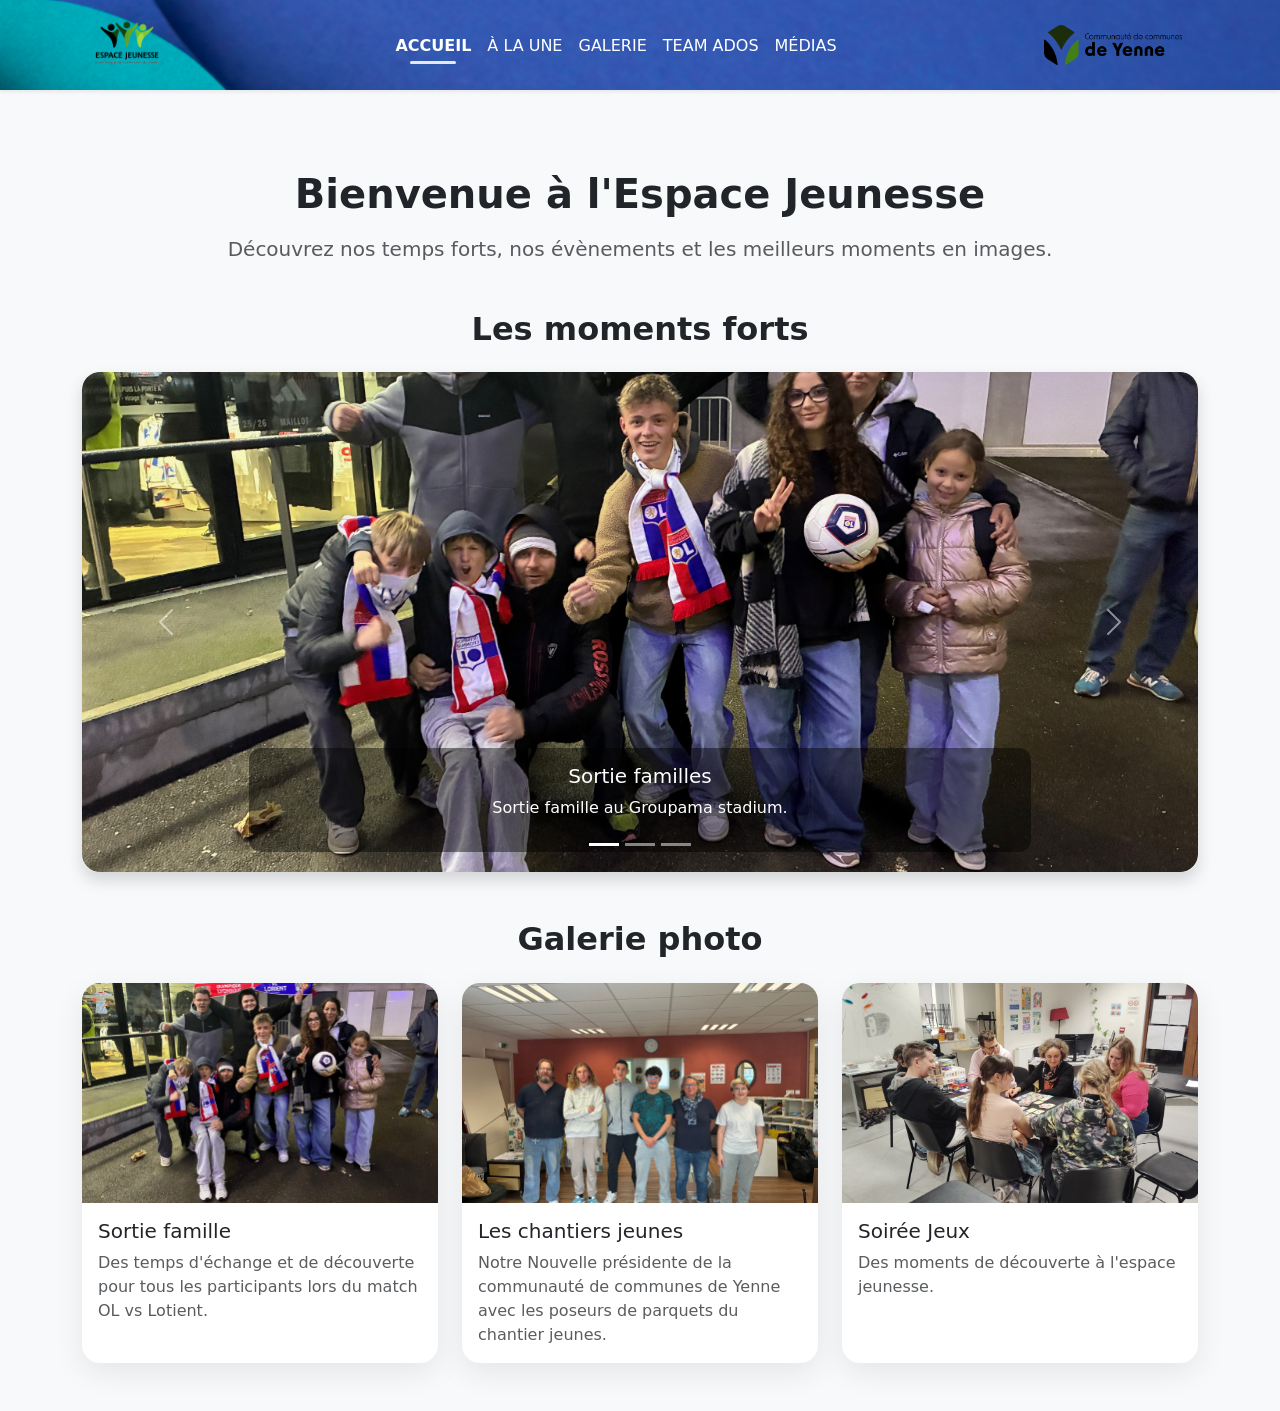
==== medias.html @ 1c772bbd "Ajout de médias" ====
<!doctype html>
<html lang="fr">
  <head>
    <meta charset="UTF-8" />
    <meta name="viewport" content="width=device-width, initial-scale=1.0" />

    <link
      rel="icon"
      type="image/x-icon"
      class="rounded"
      href="assets/favicon/favicon-rounded.ico"
    />

    <!-- Bootstrap -->
    <link
      rel="stylesheet"
      href="https://cdn.jsdelivr.net/npm/bootstrap@5.3.3/dist/css/bootstrap.min.css"
    />
    <script
      src="https://cdn.jsdelivr.net/npm/bootstrap@5.3.3/dist/js/bootstrap.bundle.min.js"
      integrity="sha384-YvpcrYf0tY3lHB60NNkmXc5s9fDVZLESaAA55NDzOxhy9GkcIdslK1eN7N6jIeHz"
      crossorigin="anonymous"
    ></script>
    <link
      rel="stylesheet"
      href="https://cdn.jsdelivr.net/npm/bootstrap-icons@1.13.1/font/bootstrap-icons.min.css"
    />

    <!-- CSS -->
    <link rel="stylesheet" href="assets/css/style.css" />
    <link rel="stylesheet" href="assets/css/navbar.css" />
    <link rel="stylesheet" href="assets/css/medias.css" />

    <title>Site jeunesse</title>
  </head>

  <body
    data-bs-spy="scroll"
    data-bs-target="#navbarNav"
    data-bs-offset="100"
    tabindex="0"
  >
    <!-- navBar -->
    <nav class="navbar fixed-top navbar-expand-lg bg-white shadow-sm">
      <div class="container">
        <a class="navbar-brand text-center" href="/">
          <img
            src="assets/logos/logo-espace-jeunesse.png"
            alt="logo-espace-jeunesse"
            height="60"
          />
        </a>

        <button
          class="navbar-toggler"
          type="button"
          data-bs-toggle="collapse"
          data-bs-target="#navbarNav"
          aria-controls="navbarNav"
          aria-expanded="false"
          aria-label="Toggle navigation"
        >
          <span class="navbar-toggler-icon"></span>
        </button>

        <div class="collapse navbar-collapse" id="navbarNav">
          <ul class="navbar-nav mx-auto">
            <li class="nav-item">
              <a class="nav-link" href="#accueil">Accueil</a>
            </li>
            <li class="nav-item">
              <a class="nav-link" href="#carouselPhotos">À la une</a>
            </li>
            <li class="nav-item">
              <a class="nav-link" href="#galerie">Galerie</a>
            </li>
            <li class="nav-item">
              <a class="nav-link" href="teamados.html">Team ados</a>
            </li>
            <li class="nav-item">
              <a class="nav-link" href="medias.html">Médias</a>
            </li>
          </ul>
        </div>

        <a
          class="navbar-brand d-none d-lg-block"
          href="https://ccyenne.fr/"
          target="_blank"
        >
          <img
            src="assets/logos/logo-comcom-yenne.png"
            alt="logo-comcom-yenne"
            height="40"
          />
        </a>
      </div>
    </nav>

    <main>
      <!-- Intro -->
      <section id="accueil" class="hero-section">
        <div class="container text-center">
          <h1 class="mb-3">Bienvenue à l'Espace Jeunesse</h1>
          <p class="lead text-muted">
            Découvrez nos temps forts, nos évènements et les meilleurs moments
            en images.
          </p>
        </div>
      </section>

      <!-- Carousel -->
      <section id="carouselPhotos" class="pb-5">
        <div class="container">
          <h2 class="section-title text-center">Les moments forts</h2>

          <div
            id="mainCarousel"
            class="carousel slide carousel-fade"
            data-bs-ride="carousel"
          >
            <div class="carousel-indicators">
              <button
                type="button"
                data-bs-target="#mainCarousel"
                data-bs-slide-to="0"
                class="active"
                aria-current="true"
                aria-label="Slide 1"
              ></button>
              <button
                type="button"
                data-bs-target="#mainCarousel"
                data-bs-slide-to="1"
                aria-label="Slide 2"
              ></button>
              <button
                type="button"
                data-bs-target="#mainCarousel"
                data-bs-slide-to="2"
                aria-label="Slide 3"
              ></button>
            </div>

            <div class="carousel-inner rounded-4 shadow">
              <div class="carousel-item active" data-bs-interval="3000">
                <img
                  src="assets/images/Sortie-famille-ol.jpg"
                  class="d-block w-100"
                  alt="Sortie famille au Groupama stadium"
                />
                <div class="carousel-caption d-none d-md-block">
                  <h5>Sortie familles</h5>
                  <p>Sortie famille au Groupama stadium.</p>
                </div>
              </div>

              <div class="carousel-item" data-bs-interval="3000">
                <img
                  src="assets/images/chantier-jeunes.jpg"
                  class="d-block w-100"
                  alt="Jeunes en évènement"
                />
                <div class="carousel-caption d-none d-md-block">
                  <h5>Les chantiers jeunes</h5>
                  <p>
                    Des moments forts tout au long de l'année pour les jeunes.
                  </p>
                </div>
              </div>

              <div class="carousel-item" data-bs-interval="3000">
                <img
                  src="assets/images/Soirée-jeux.jpg"
                  class="d-block w-100"
                  alt="Ambiance conviviale"
                />
                <div class="carousel-caption d-none d-md-block">
                  <h5>Convivialité et partage</h5>
                  <p>
                    Un espace vivant pour se retrouver et construire des
                    projets.
                  </p>
                </div>
              </div>
            </div>

            <button
              class="carousel-control-prev"
              type="button"
              data-bs-target="#mainCarousel"
              data-bs-slide="prev"
            >
              <span
                class="carousel-control-prev-icon"
                aria-hidden="true"
              ></span>
              <span class="visually-hidden">Précédent</span>
            </button>
            <button
              class="carousel-control-next"
              type="button"
              data-bs-target="#mainCarousel"
              data-bs-slide="next"
            >
              <span
                class="carousel-control-next-icon"
                aria-hidden="true"
              ></span>
              <span class="visually-hidden">Suivant</span>
            </button>
          </div>
        </div>
      </section>

      <!-- Galerie -->
      <section id="galerie" class="pb-5">
        <div class="container">
          <h2 class="section-title text-center">Galerie photo</h2>

          <div class="row g-4">
            <div class="col-md-6 col-lg-4">
              <div class="card gallery-card h-100">
                <img
                  src="assets/images/Sortie-famille-ol.jpg"
                  class="card-img-top"
                  alt="Animation jeunesse"
                />
                <div class="card-body">
                  <h5 class="card-title">Sortie famille</h5>
                  <p class="card-text text-muted">
                    Des temps d'échange et de découverte pour tous les
                    participants lors du match OL vs Lotient.
                  </p>
                </div>
              </div>
            </div>

            <div class="col-md-6 col-lg-4">
              <div class="card gallery-card h-100">
                <img
                  src="assets/images/chantier-jeunes.jpg"
                  class="card-img-top"
                  alt="Projet de groupe"
                />
                <div class="card-body">
                  <h5 class="card-title">Les chantiers jeunes</h5>
                  <p class="card-text text-muted">
                    Notre Nouvelle présidente de la communauté de communes de
                    Yenne avec les poseurs de parquets du chantier jeunes.
                  </p>
                </div>
              </div>
            </div>

            <div class="col-md-6 col-lg-4">
              <div class="card gallery-card h-100">
                <img
                  src="assets/images/Soirée-jeux.jpg"
                  class="card-img-top"
                  alt="Sortie extérieure"
                />
                <div class="card-body">
                  <h5 class="card-title">Soirée Jeux</h5>
                  <p class="card-text text-muted">
                    Des moments de découverte à l'espace jeunesse.
                  </p>
                </div>
              </div>
            </div>
          </div>
        </div>
      </section>
    </main>
  </body>
</html>
---- assets/css/style.css ----
* {
  margin: 0;
  padding: 0;
  box-sizing: border-box;
}

.caveat-brush-regular {
  font-family: "Caveat Brush", cursive;
  font-weight: 400;
  font-style: normal;
}

.col-center {
  margin-left: auto;
  margin-right: auto;
  width: 250px;
}

.center {
  margin-left: auto;
  margin-right: auto;
}

.text-justify {
  text-align: justify;
}

/* Header */
header {
  background: white;
  height: 91px;
}

.header-content {
  display: flex;
  justify-content: space-between;
  align-items: center;
}

.header-title h1 {
  font-size: 1.8rem;
  margin-bottom: 5px;
}

.header-title p {
  font-size: 0.9rem;
}

.hero h1,
.hero p {
  text-shadow: 0 4px 10px rgba(0, 0, 0, 0.6);
}

/* Hero Section */
.hero {
  position: relative;
  min-height: 40vh;
  display: flex;
  align-items: center;
  justify-content: center;
  color: white;
  overflow: hidden;
}

.hero::before {
  content: "";
  position: absolute;
  inset: 0;

  background:
    linear-gradient(135deg, rgba(0, 0, 0, 0.4), rgba(0, 0, 0, 0.6)),
    url("../../assets/images/photo-Yenne.jpg");

  background-size: cover;
  background-position: center;
  background-repeat: no-repeat;

  animation: heroZoom 12s ease-in-out infinite alternate;

  z-index: -1;
}

@keyframes heroZoom {
  from {
    transform: scale(1);
  }

  to {
    transform: scale(1.1);
  }
}

.hero-content {
  max-width: 700px;
}

.hero h1 {
  font-size: 3.5rem;
  margin-bottom: 20px;
}

.hero p {
  font-size: 1.3rem;
  margin-bottom: 30px;
  color: #e9d5ff;
}

.btn {
  display: inline-block;
  padding: 15px 35px;
  border-radius: 50px;
  text-decoration: none;
  font-weight: 600;
  transition: all 0.3s;
  cursor: pointer;
  border: none;
  font-size: 1rem;
}

.btn-small {
  display: inline-block;
  padding: 3px 35px;
  border-radius: 50px;
  text-decoration: none;
  font-weight: 600;
  transition: all 0.3s;
  cursor: pointer;
  border: none;
  font-size: 1rem;
}

.btn-primary {
  background: white;
  color: #9333ea;
}

.btn-primary:hover {
  background: #f3e8ff;
}

.btn-secondary {
  background: transparent;
  color: white;
  border: 2px solid white;
  margin-left: 15px;
}

.btn-secondary:hover {
  background: rgba(255, 255, 255, 0.1);
}

.btn-jeunesse {
  background: white;
  color: #9333ea;
}

.btn-jeunesse:hover {
  background: #6a1fbb;
  color: white;
}

/* Quick Info Section */
.info-card {
  background: white;
  padding: 30px;
  border-radius: 15px;
  box-shadow: 0 4px 6px rgba(0, 0, 0, 0.1);
  transition: box-shadow 0.3s;
}

.info-card:hover {
  box-shadow: 0 10px 20px rgba(0, 0, 0, 0.15);
}

.icon-circle {
  width: 60px;
  height: 60px;
  border-radius: 50%;
  display: flex;
  align-items: center;
  justify-content: center;
  font-size: 1.5rem;
  flex-shrink: 0;
}

.icon-purple {
  background: #f3e8ff;
  color: #9333ea;
}

.bg-purple {
  background: linear-gradient(#9233ea75, #65369048);
  color: #f3e8ff;
}

.icon-pink {
  background: #fce7f3;
  color: #ec4899;
}

.bg-pink {
  background: linear-gradient(#ec4899, #9e396c);
  color: #fce7f3;
}

.bg-red-light {
  background: linear-gradient(#f0550df0, #e27d2a);
  color: #fce7f3;
}

.icon-blue {
  background: #dbeafe;
  color: #3b82f6;
}

.bg-blue {
  background: linear-gradient(#3b82f6, #355282);
  color: #dbeafe;
}

.text-purple {
  color: #9333ea;
}

.text-pink {
  color: #ec4899;
}

.text-blue {
  color: #3b82f6;
}

.map-container,
iframe {
  width: 100%;
  height: 400px;
}

/* Activities Section */

.align-col {
  margin-right: auto;
  margin-left: auto;
}

.list-group {
  max-width: 500px !important;
  margin-right: auto !important;
  margin-left: auto !important;
}

#activites .card {
  background: white;
  border-radius: 15px;
  box-shadow: 0 4px 6px rgba(0, 0, 0, 0.1);
  overflow: hidden;
  transition: all 0.3s;
}

#activites .card:hover {
  box-shadow: 0 20px 40px rgba(0, 0, 0, 0.2);
  transform: translateY(-5px);
}

#activites .activity-image {
  width: 100%;
  height: 200px;
  object-fit: cover;
}

.activity-icon {
  width: 50px;
  height: 50px;
  border-radius: 10px;
  display: flex;
  align-items: center;
  justify-content: center;
  color: white;
  font-size: 1.5rem;
}

.gradient-purple {
  background: linear-gradient(to bottom right, #a855f7, #9333ea);
}
.gradient-pink {
  background: linear-gradient(to bottom right, #ec4899, #db2777);
}
.gradient-blue {
  background: linear-gradient(to bottom right, #3b82f6, #2563eb);
}
.gradient-green {
  background: linear-gradient(to bottom right, #10b981, #059669);
}
.gradient-orange {
  background: linear-gradient(to bottom right, #f97316, #ea580c);
}
.gradient-indigo {
  background: linear-gradient(to bottom right, #6366f1, #4f46e5);
}
.gradient-grey-light {
  background: linear-gradient(to bottom right, #e5e5eb, #aaaaac);
}

.section-title {
  text-align: center;
}

.card {
  height: 100%;
}

/* News Section */

.news-card {
  background: white;
  border-radius: 15px;
  box-shadow: 0 4px 6px rgba(0, 0, 0, 0.1);
  overflow: hidden;
  transition: box-shadow 0.3s;
}

.news-card:hover {
  box-shadow: 0 15px 35px rgba(0, 0, 0, 0.2);
}

.news-accent {
  height: 8px;
}

.accent-purple {
  background: linear-gradient(to right, #a855f7, #9333ea);
}
.accent-blue {
  background: linear-gradient(to right, #3b82f6, #2563eb);
}
.accent-pink {
  background: linear-gradient(to right, #ec4899, #db2777);
}
.accent-green {
  background: linear-gradient(to right, #10b981, #059669);
}

.news-content {
  padding: 25px;
}

.news-badge {
  display: inline-block;
  padding: 5px 15px;
  border-radius: 20px;
  font-size: 0.8rem;
  margin-bottom: 15px;
  font-weight: 600;
}

.badge-purple {
  background: #f3e8ff;
  color: #7c3aed;
}
.badge-blue {
  background: #dbeafe;
  color: #2563eb;
}
.badge-pink {
  background: #fce7f3;
  color: #db2777;
}
.badge-green {
  background: #d1fae5;
  color: #059669;
}

.news-meta {
  display: flex;
  align-items: center;
  gap: 10px;
  color: #6b7280;
  font-size: 0.9rem;
  margin: 10px 0;
}

/* Footer */
footer {
  background: #111827;
  color: white;
  padding: 60px 0 30px;
}

.footer-section h3 {
  margin-bottom: 20px;
}

.footer-section p,
.footer-section a {
  color: #9ca3af;
  font-size: 0.95rem;
  line-height: 1.8;
  text-decoration: none;
}

.footer-info {
  display: flex;
  align-items: center;
  gap: 10px;
  margin-bottom: 10px;
}

.footer-bottom {
  border-top: 1px solid #374151;
  padding-top: 30px;
  text-align: center;
  color: #9ca3af;
  font-size: 0.9rem;
}

/* Modal All */

.modal-title {
  display: flex;
  align-items: center;
  gap: 8px;
}

/* Modal localisation */

.text-white-modal-local {
  text-align: end;
  width: 100%;
}

.text-white-modal-local a {
  color: white;
  text-decoration: none;
}

.text-white-modal-local a:hover {
  color: rgb(37, 33, 53);
  text-decoration: none;
}

.text-white-modal-chantier a {
  color: purple;
  text-decoration: none;
}

.text-white-modal-chantier a:hover {
  color: rgb(238, 110, 131);
  text-decoration: none;
}

.card-emergency {
  max-width: 250px;
  margin-left: auto;
  margin-right: auto;
}

.card-emergency:hover {
  transform: translateY(-5px);
  background-color: red;
}

.card-emergency-text {
  background-color: white !important;
}

.card-emergency-text a {
  color: red !important;
}

.card-emergency-text a:hover {
  font-weight: 800;
}

.img-prg {
  height: 350px;
  width: auto;
  cursor: pointer;
}

.img-prg:hover {
  transform: translateY(-5px);
  height: 350px;
  width: auto;
}

@media screen and (max-width: 990px) {
  .address,
  .text-white-modal-local {
    text-align: center !important;
    width: 100%;
  }
  h1 {
    font-size: 35px !important;
  }
  .img-prg {
    height: 400px;
    width: auto;
  }
}
---- assets/css/navbar.css ----
* {
  margin: 0;
  padding: 0;
  box-sizing: border-box;
}

.navbar {
  height: 90px;
  background-image: url(../../assets/images/bg_navbar4.png);
  background-size: cover;
  background-repeat: no-repeat;
  box-shadow: 0 2px 0 rgba(0, 0, 0, 0.1);
}

.navbar a {
  color: #fff !important;
  font-family: "Boldonse", system-ui;
  font-weight: 400;
  text-transform: uppercase;
}

.navbar a:hover {
  color: #fff;
  font-weight: 600;
}

@media screen and (max-width: 990px) {
  .navbar-collapse {
    background-image: url(../../assets/images/nav-phone2.png);
    background-size: cover;
    background-repeat: no-repeat;
    color: #f3e8ff;
    padding: 10px;
    border-radius: 0 0 15px 15px;
    text-align: center;
  }
  .hidden {
    display: none !important;
  }
}

.navbar-toggler {
  background-color: white !important;
}

.navbar .nav-link {
  position: relative;
  padding-bottom: 6px;
}

.navbar .nav-link::after {
  content: "";
  position: absolute;
  left: 25%;
  bottom: 0;
  width: 0;
  height: 3px;
  background-color: #e5e8ec;
  transition: width 0.3s ease;
  border-radius: 2px;
}

.navbar .nav-link:hover::after {
  width: 50%;
}

.navbar .nav-link.active::after {
  width: 50%;
}

.navbar .nav-link.active {
  color: #c8d0db;
  font-weight: 700 !important;
}

.navbar-brand {
  display: inline-block;
  transition: transform 0.2s ease;
}

.navbar-brand:hover {
  transform: scale(1.05);
}

@media screen and (max-width: 990px) {
  .navbar a {
    width: 200px;
    margin-left: auto;
    margin-right: auto;
  }
  .logo-comcom {
    display: none;
  }
}
---- assets/css/medias.css ----
body {
  background-color: #f8f9fa;
}

main {
  padding-top: 110px;
}

.hero-section {
  padding: 60px 0 30px;
}

.hero-section h1 {
  font-weight: 700;
}

.carousel-item img {
  height: 500px;
  object-fit: cover;
  border-radius: 18px;
}

.carousel-caption {
  background: rgba(0, 0, 0, 0.45);
  border-radius: 12px;
  padding: 1rem;
}

.gallery-card {
  border: none;
  border-radius: 18px;
  overflow: hidden;
  box-shadow: 0 10px 30px rgba(0, 0, 0, 0.08);
  transition: transform 0.2s ease;
}

.gallery-card:hover {
  transform: translateY(-4px);
}

.gallery-card img {
  height: 220px;
  object-fit: cover;
}

.section-title {
  font-weight: 700;
  margin-bottom: 1.5rem;
}
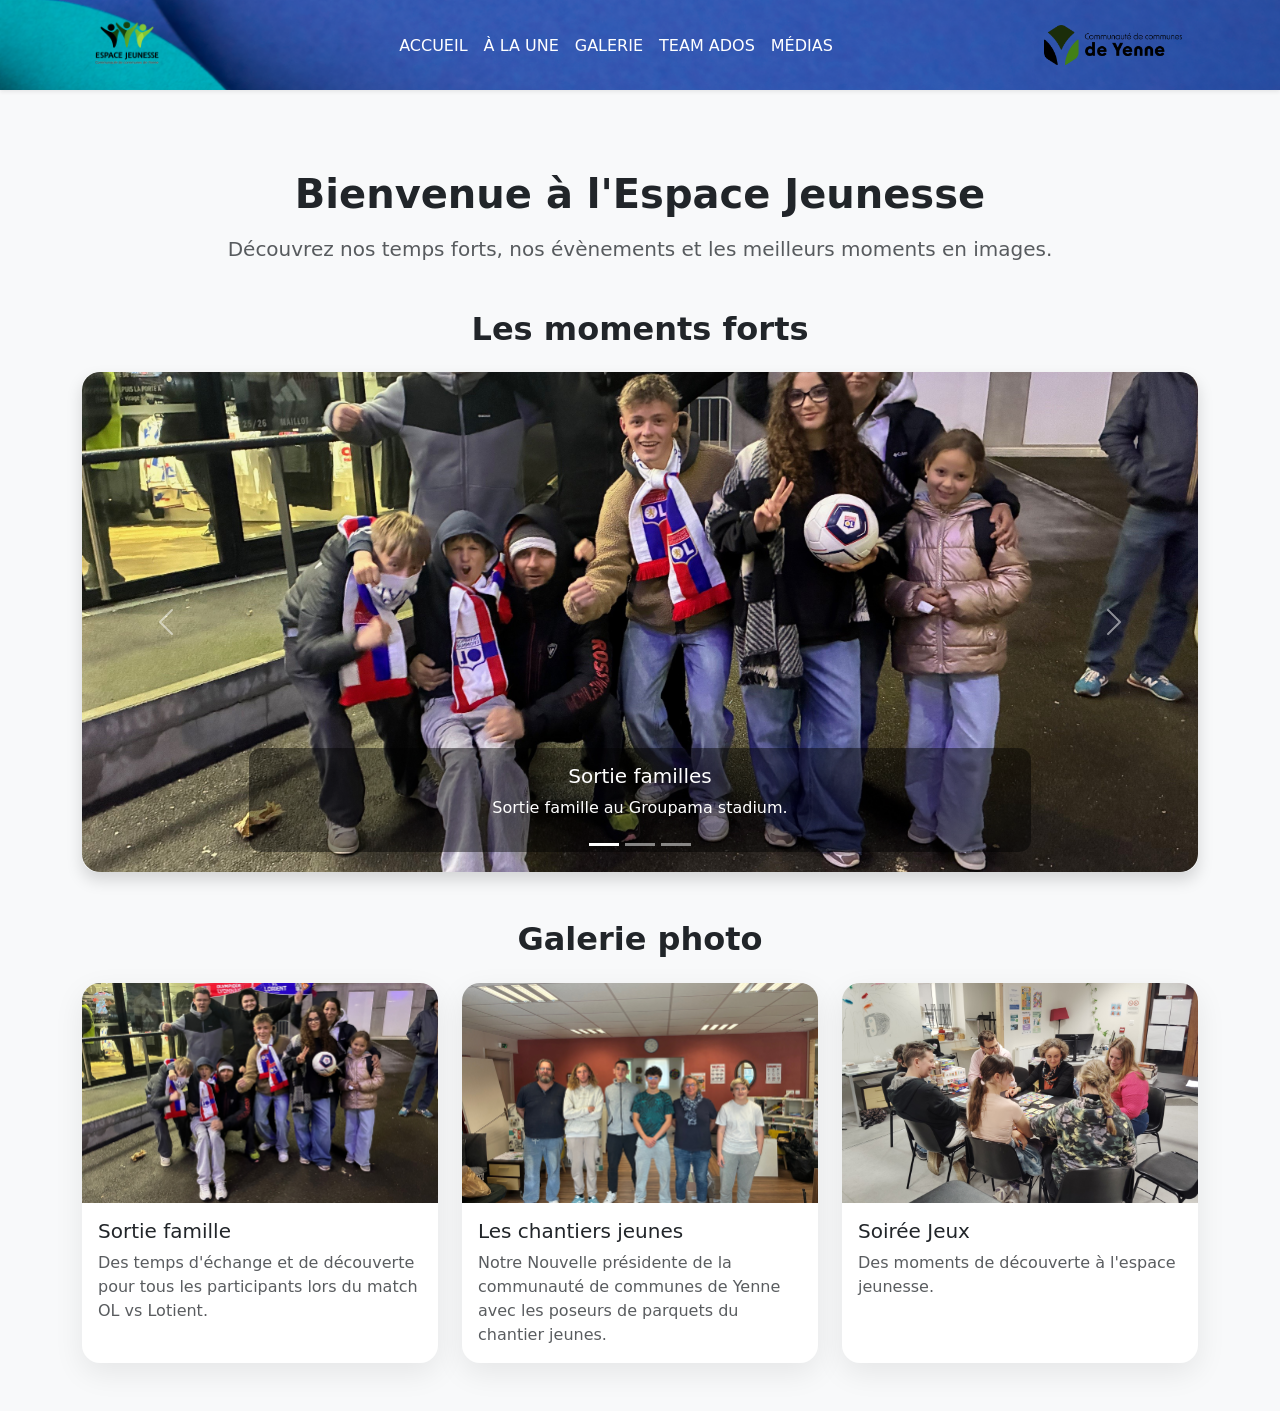
==== commit 0546d2e8: "changement affiche" ====
--- a/medias.html
+++ b/medias.html
@@ -66,7 +66,7 @@
         <div class="collapse navbar-collapse" id="navbarNav">
           <ul class="navbar-nav mx-auto">
             <li class="nav-item">
-              <a class="nav-link" href="#accueil">Accueil</a>
+              <a class="nav-link" href="/">Accueil</a>
             </li>
             <li class="nav-item">
               <a class="nav-link" href="#carouselPhotos">À la une</a>
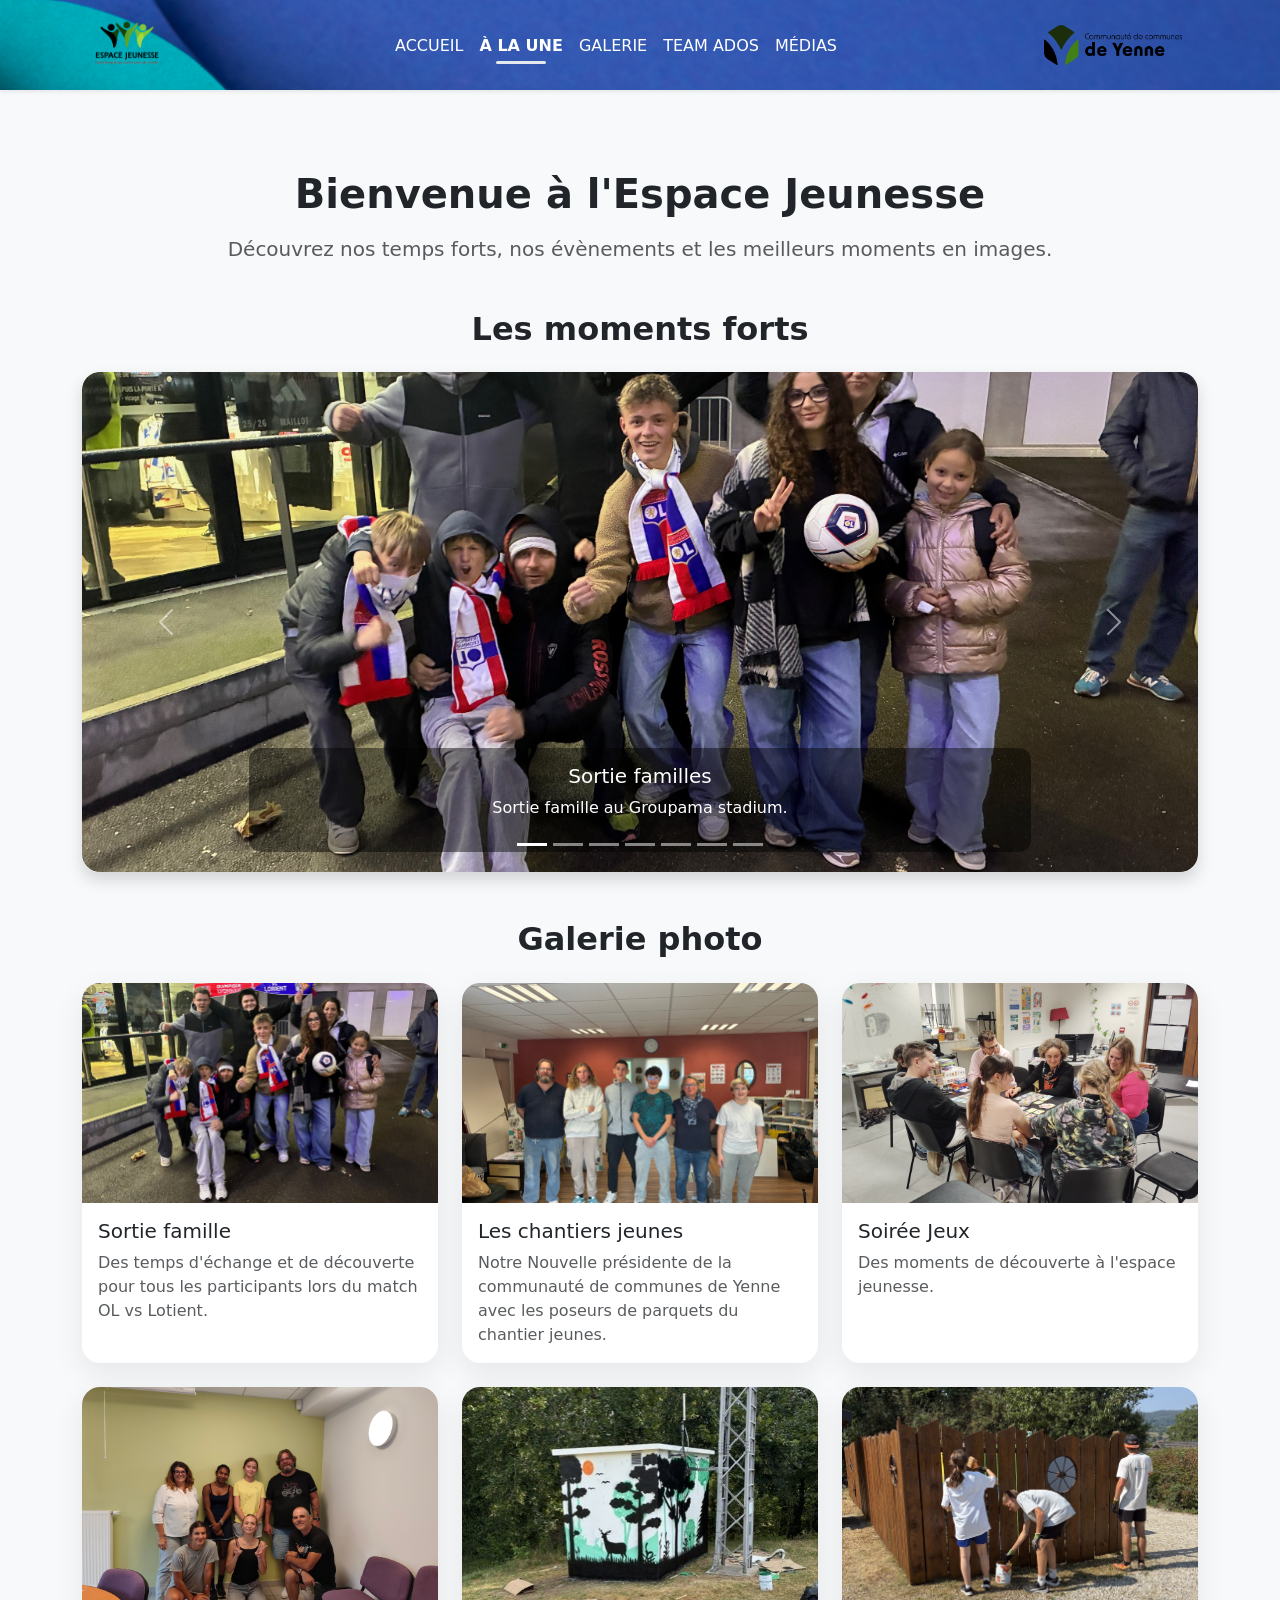
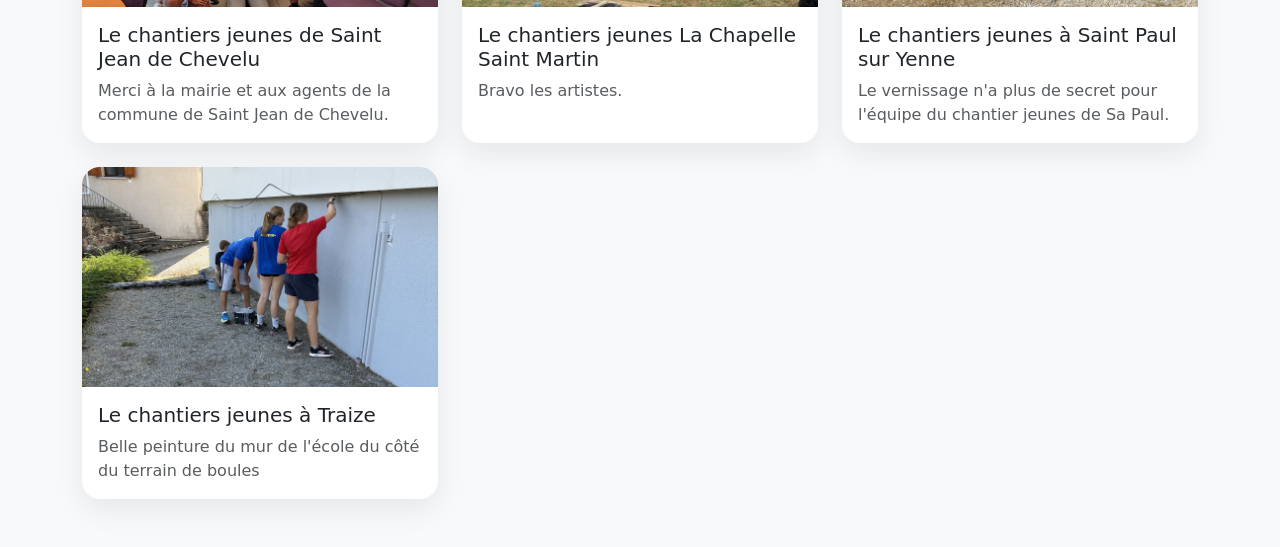
==== commit 0ef65a41: "Mise à jour des infos 5" ====
--- a/medias.html
+++ b/medias.html
@@ -140,6 +140,30 @@
                 data-bs-slide-to="2"
                 aria-label="Slide 3"
               ></button>
+              <button
+                type="button"
+                data-bs-target="#mainCarousel"
+                data-bs-slide-to="3"
+                aria-label="Slide 4"
+              ></button>
+              <button
+                type="button"
+                data-bs-target="#mainCarousel"
+                data-bs-slide-to="4"
+                aria-label="Slide 5"
+              ></button>
+              <button
+                type="button"
+                data-bs-target="#mainCarousel"
+                data-bs-slide-to="5"
+                aria-label="Slide 6"
+              ></button>
+              <button
+                type="button"
+                data-bs-target="#mainCarousel"
+                data-bs-slide-to="6"
+                aria-label="Slide 7"
+              ></button>
             </div>
 
             <div class="carousel-inner rounded-4 shadow">
@@ -181,6 +205,60 @@
                     Un espace vivant pour se retrouver et construire des
                     projets.
                   </p>
+                </div>
+              </div>
+
+              <div class="carousel-item" data-bs-interval="3000">
+                <img
+                  src="assets/images/Chantier jeunes Saint Jean.jpg"
+                  class="d-block w-100"
+                  alt="Ambiance conviviale"
+                />
+                <div class="carousel-caption d-none d-md-block">
+                  <h5>Chantier jeunes</h5>
+                  <p>
+                    Un espace vivant pour se retrouver et construire des
+                    projets.
+                  </p>
+                </div>
+              </div>
+
+              <div class="carousel-item" data-bs-interval="3000">
+                <img
+                  src="assets/images/Château d'eau La chapelle saint martin.jpg"
+                  class="d-block w-100"
+                  alt="Ambiance conviviale"
+                />
+                <div class="carousel-caption d-none d-md-block">
+                  <h5>Chantier jeunes La Chapelle Saint Martin</h5>
+                  <p>
+                    Un espace vivant pour se retrouver et construire des
+                    projets.
+                  </p>
+                </div>
+              </div>
+
+              <div class="carousel-item" data-bs-interval="3000">
+                <img
+                  src="assets/images/Chantier saint paul.jpg"
+                  class="d-block w-100"
+                  alt="Ambiance conviviale"
+                />
+                <div class="carousel-caption d-none d-md-block">
+                  <h5>Chantier jeunes à Saint Paul sur Yenne</h5>
+                  <p>Des experts en vernissage !!</p>
+                </div>
+              </div>
+
+              <div class="carousel-item" data-bs-interval="3000">
+                <img
+                  src="assets/images/Chantier Traize.jpg"
+                  class="d-block w-100"
+                  alt="Ambiance conviviale"
+                />
+                <div class="carousel-caption d-none d-md-block">
+                  <h5>Chantier jeunes à Traize</h5>
+                  <p>Un mur tout neuf pour l'école de Traize.</p>
                 </div>
               </div>
             </div>
@@ -268,6 +346,77 @@
                 </div>
               </div>
             </div>
+
+            <div class="col-md-6 col-lg-4">
+              <div class="card gallery-card h-100">
+                <img
+                  src="assets/images/Chantier jeunes Saint Jean.jpg"
+                  class="card-img-top"
+                  alt="Projet de groupe"
+                />
+                <div class="card-body">
+                  <h5 class="card-title">
+                    Le chantiers jeunes de Saint Jean de Chevelu
+                  </h5>
+                  <p class="card-text text-muted">
+                    Merci à la mairie et aux agents de la commune de Saint Jean
+                    de Chevelu.
+                  </p>
+                </div>
+              </div>
+            </div>
+
+            <div class="col-md-6 col-lg-4">
+              <div class="card gallery-card h-100">
+                <img
+                  src="assets/images/Château d'eau La chapelle saint martin.jpg"
+                  class="card-img-top"
+                  alt="Projet de groupe"
+                />
+                <div class="card-body">
+                  <h5 class="card-title">
+                    Le chantiers jeunes La Chapelle Saint Martin
+                  </h5>
+                  <p class="card-text text-muted">Bravo les artistes.</p>
+                </div>
+              </div>
+            </div>
+
+            <div class="col-md-6 col-lg-4">
+              <div class="card gallery-card h-100">
+                <img
+                  src="assets/images/Chantier saint paul.jpg"
+                  class="card-img-top"
+                  alt="Projet de groupe"
+                />
+                <div class="card-body">
+                  <h5 class="card-title">
+                    Le chantiers jeunes à Saint Paul sur Yenne
+                  </h5>
+                  <p class="card-text text-muted">
+                    Le vernissage n'a plus de secret pour l'équipe du chantier
+                    jeunes de Sa Paul.
+                  </p>
+                </div>
+              </div>
+            </div>
+
+            <div class="col-md-6 col-lg-4">
+              <div class="card gallery-card h-100">
+                <img
+                  src="assets/images/Chantier Traize.jpg"
+                  class="card-img-top"
+                  alt="Projet de groupe"
+                />
+                <div class="card-body">
+                  <h5 class="card-title">Le chantiers jeunes à Traize</h5>
+                  <p class="card-text text-muted">
+                    Belle peinture du mur de l'école du côté du terrain de
+                    boules
+                  </p>
+                </div>
+              </div>
+            </div>
           </div>
         </div>
       </section>
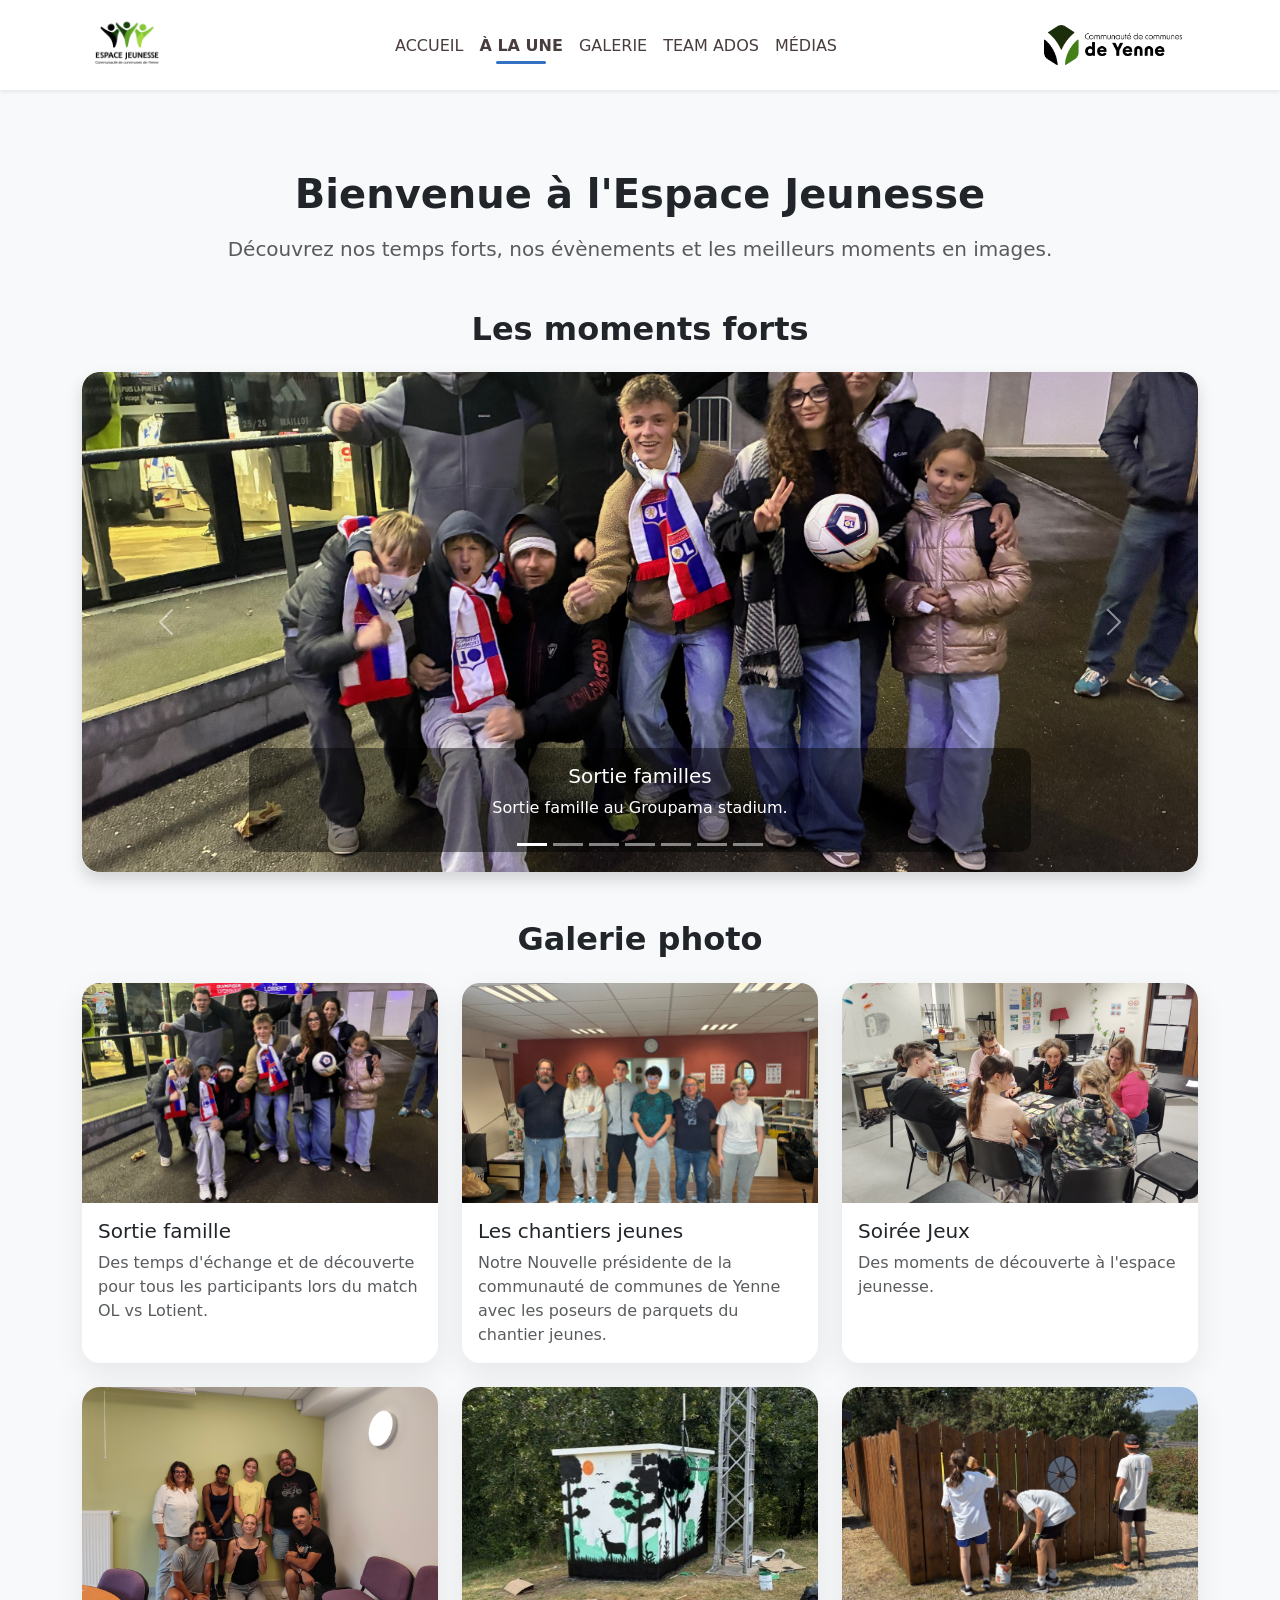
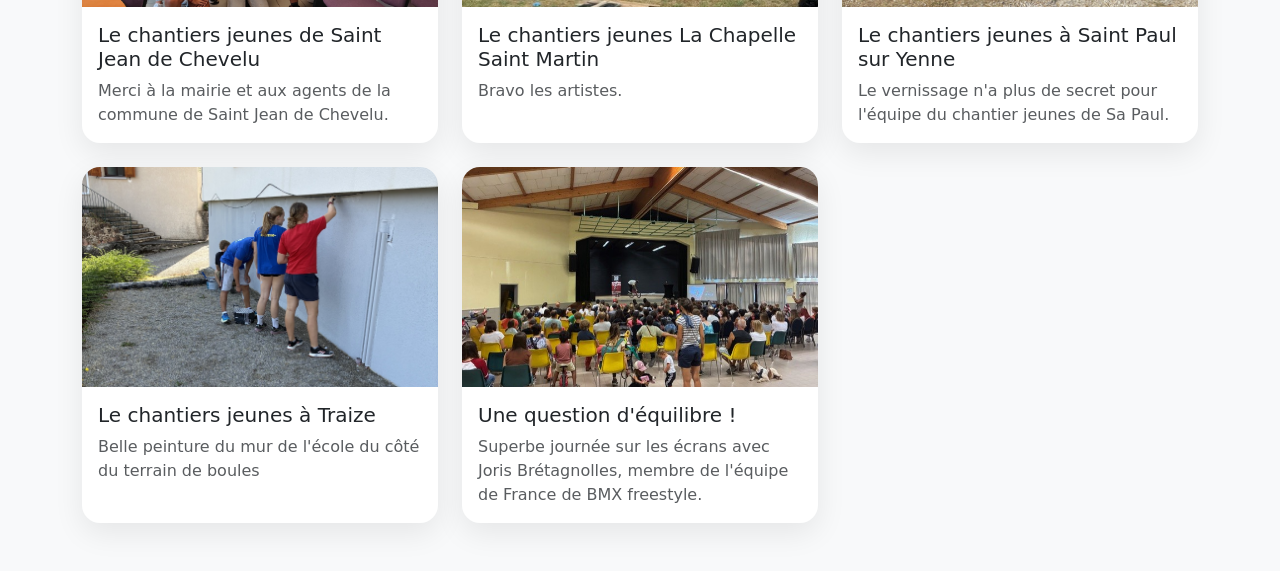
==== commit 47265074: "mise à jour du 05/11/2023 3" ====
--- a/medias.html
+++ b/medias.html
@@ -417,6 +417,23 @@
                 </div>
               </div>
             </div>
+
+            <div class="col-md-6 col-lg-4">
+              <div class="card gallery-card h-100">
+                <img
+                  src="assets/images/Scène du 26-06-26.jpeg"
+                  class="card-img-top"
+                  alt="Projet de groupe"
+                />
+                <div class="card-body">
+                  <h5 class="card-title">Une question d'équilibre !</h5>
+                  <p class="card-text text-muted">
+                    Superbe journée sur les écrans avec Joris Brétagnolles,
+                    membre de l'équipe de France de BMX freestyle.
+                  </p>
+                </div>
+              </div>
+            </div>
           </div>
         </div>
       </section>
--- a/assets/css/style.css
+++ b/assets/css/style.css
@@ -339,6 +339,9 @@
 .accent-green {
   background: linear-gradient(to right, #10b981, #059669);
 }
+.accent-yellow {
+  background: linear-gradient(to right, #f0d807, #f2f54e);
+}
 
 .news-content {
   padding: 25px;
@@ -368,6 +371,11 @@
 .badge-green {
   background: #d1fae5;
   color: #059669;
+}
+
+.badge-yellow {
+  background: #e6f55d;
+  color: #96055e;
 }
 
 .news-meta {
--- a/assets/css/navbar.css
+++ b/assets/css/navbar.css
@@ -6,14 +6,14 @@
 
 .navbar {
   height: 90px;
-  background-image: url(../../assets/images/bg_navbar4.png);
+  background: #fff;
   background-size: cover;
   background-repeat: no-repeat;
   box-shadow: 0 2px 0 rgba(0, 0, 0, 0.1);
 }
 
 .navbar a {
-  color: #fff !important;
+  color: #493c3c !important;
   font-family: "Boldonse", system-ui;
   font-weight: 400;
   text-transform: uppercase;
@@ -26,10 +26,10 @@
 
 @media screen and (max-width: 990px) {
   .navbar-collapse {
-    background-image: url(../../assets/images/nav-phone2.png);
     background-size: cover;
+    background: #fff;
     background-repeat: no-repeat;
-    color: #f3e8ff;
+    color: #493c3c !important;
     padding: 10px;
     border-radius: 0 0 15px 15px;
     text-align: center;
@@ -55,7 +55,7 @@
   bottom: 0;
   width: 0;
   height: 3px;
-  background-color: #e5e8ec;
+  background-color: #3371c2;
   transition: width 0.3s ease;
   border-radius: 2px;
 }
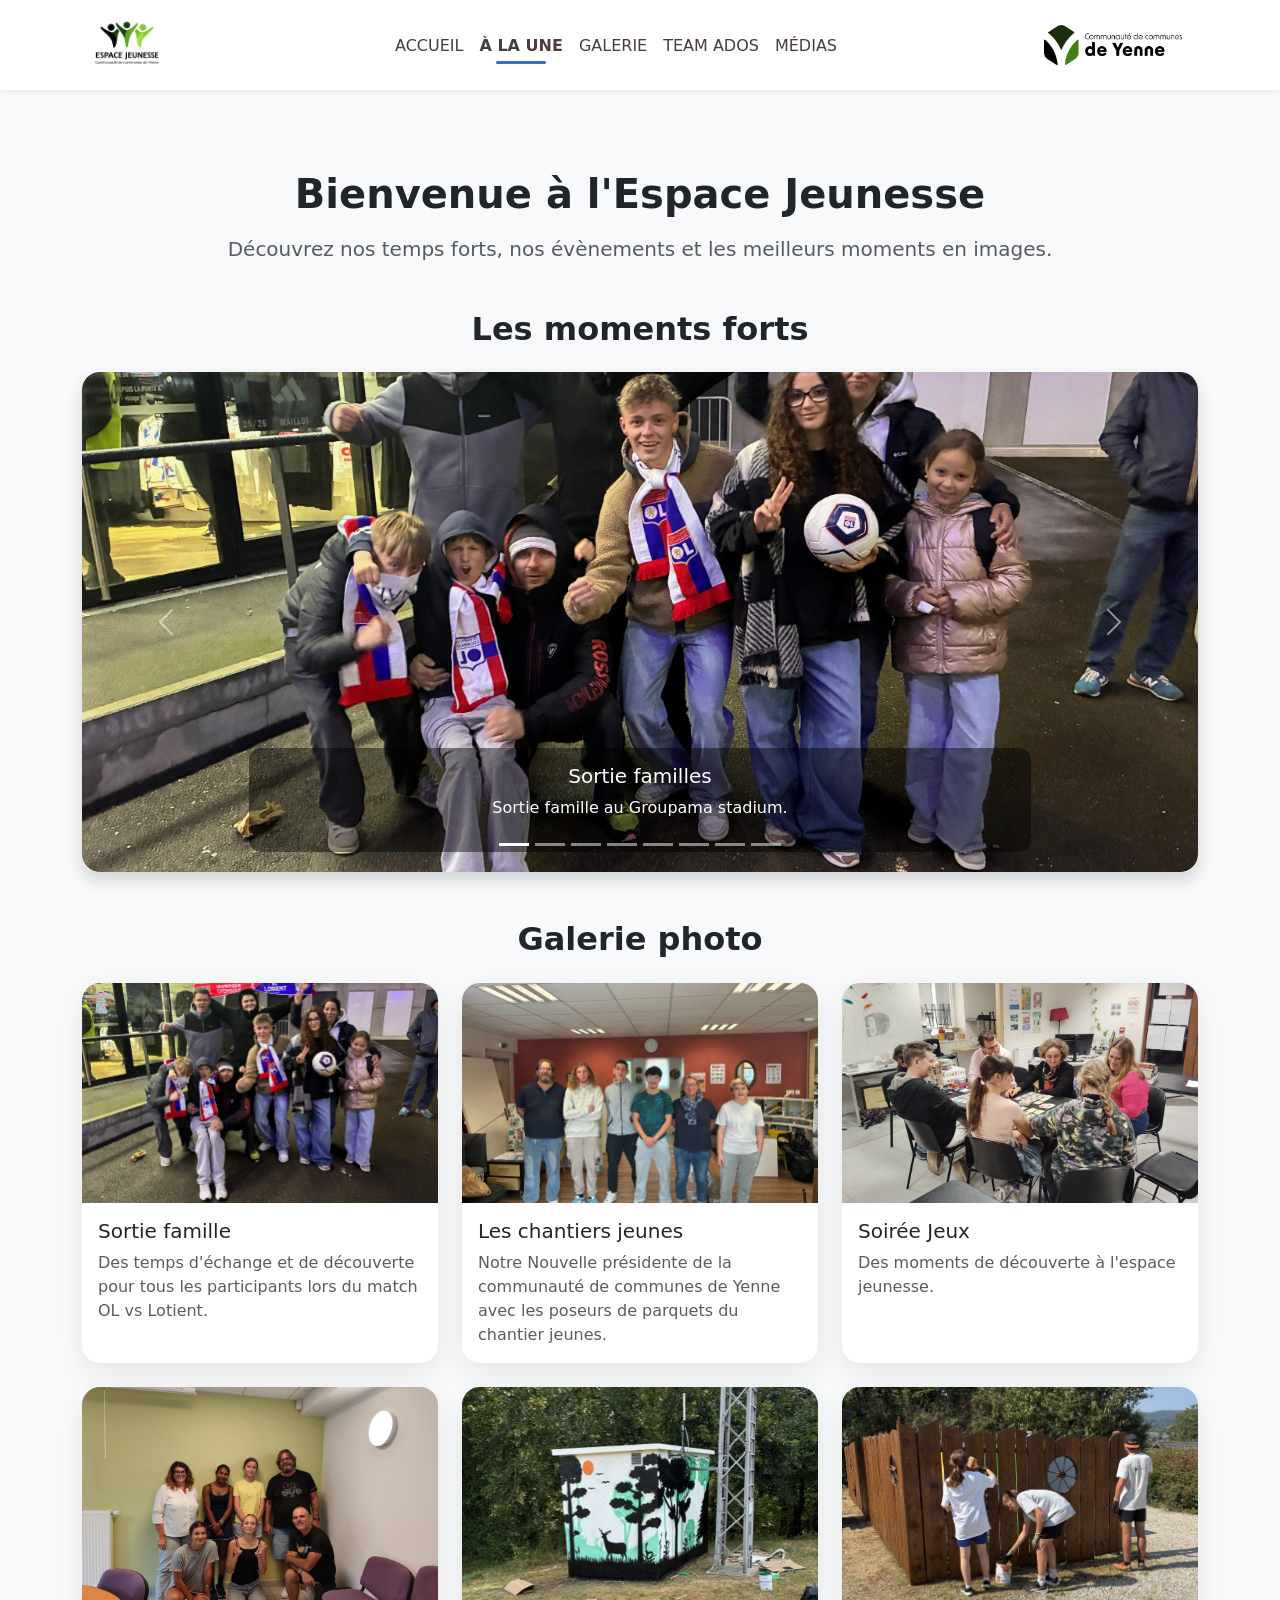
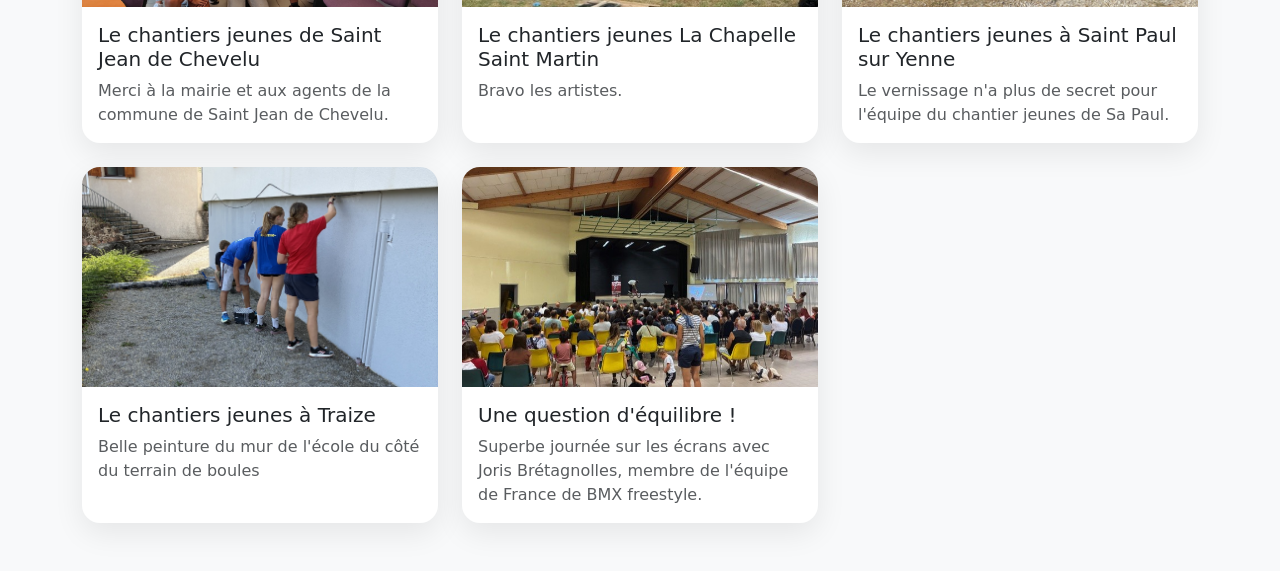
==== commit a4a7b4f8: "mise à jour du 05/11/2023 4" ====
--- a/medias.html
+++ b/medias.html
@@ -164,6 +164,12 @@
                 data-bs-slide-to="6"
                 aria-label="Slide 7"
               ></button>
+              <button
+                type="button"
+                data-bs-target="#mainCarousel"
+                data-bs-slide-to="7"
+                aria-label="Slide 8"
+              ></button>
             </div>
 
             <div class="carousel-inner rounded-4 shadow">
@@ -259,6 +265,21 @@
                 <div class="carousel-caption d-none d-md-block">
                   <h5>Chantier jeunes à Traize</h5>
                   <p>Un mur tout neuf pour l'école de Traize.</p>
+                </div>
+              </div>
+
+              <div class="carousel-item" data-bs-interval="3000">
+                <img
+                  src="assets/images/Scène du 26-06-26.jpeg"
+                  class="d-block w-100"
+                  alt="Ambiance conviviale"
+                />
+                <div class="carousel-caption d-none d-md-block">
+                  <h5>Une question d'équilibre !</h5>
+                  <p>
+                    Superbe journée sur les écrans avec Joris Brétagnolles,
+                    membre de l'équipe de France de BMX freestyle.
+                  </p>
                 </div>
               </div>
             </div>
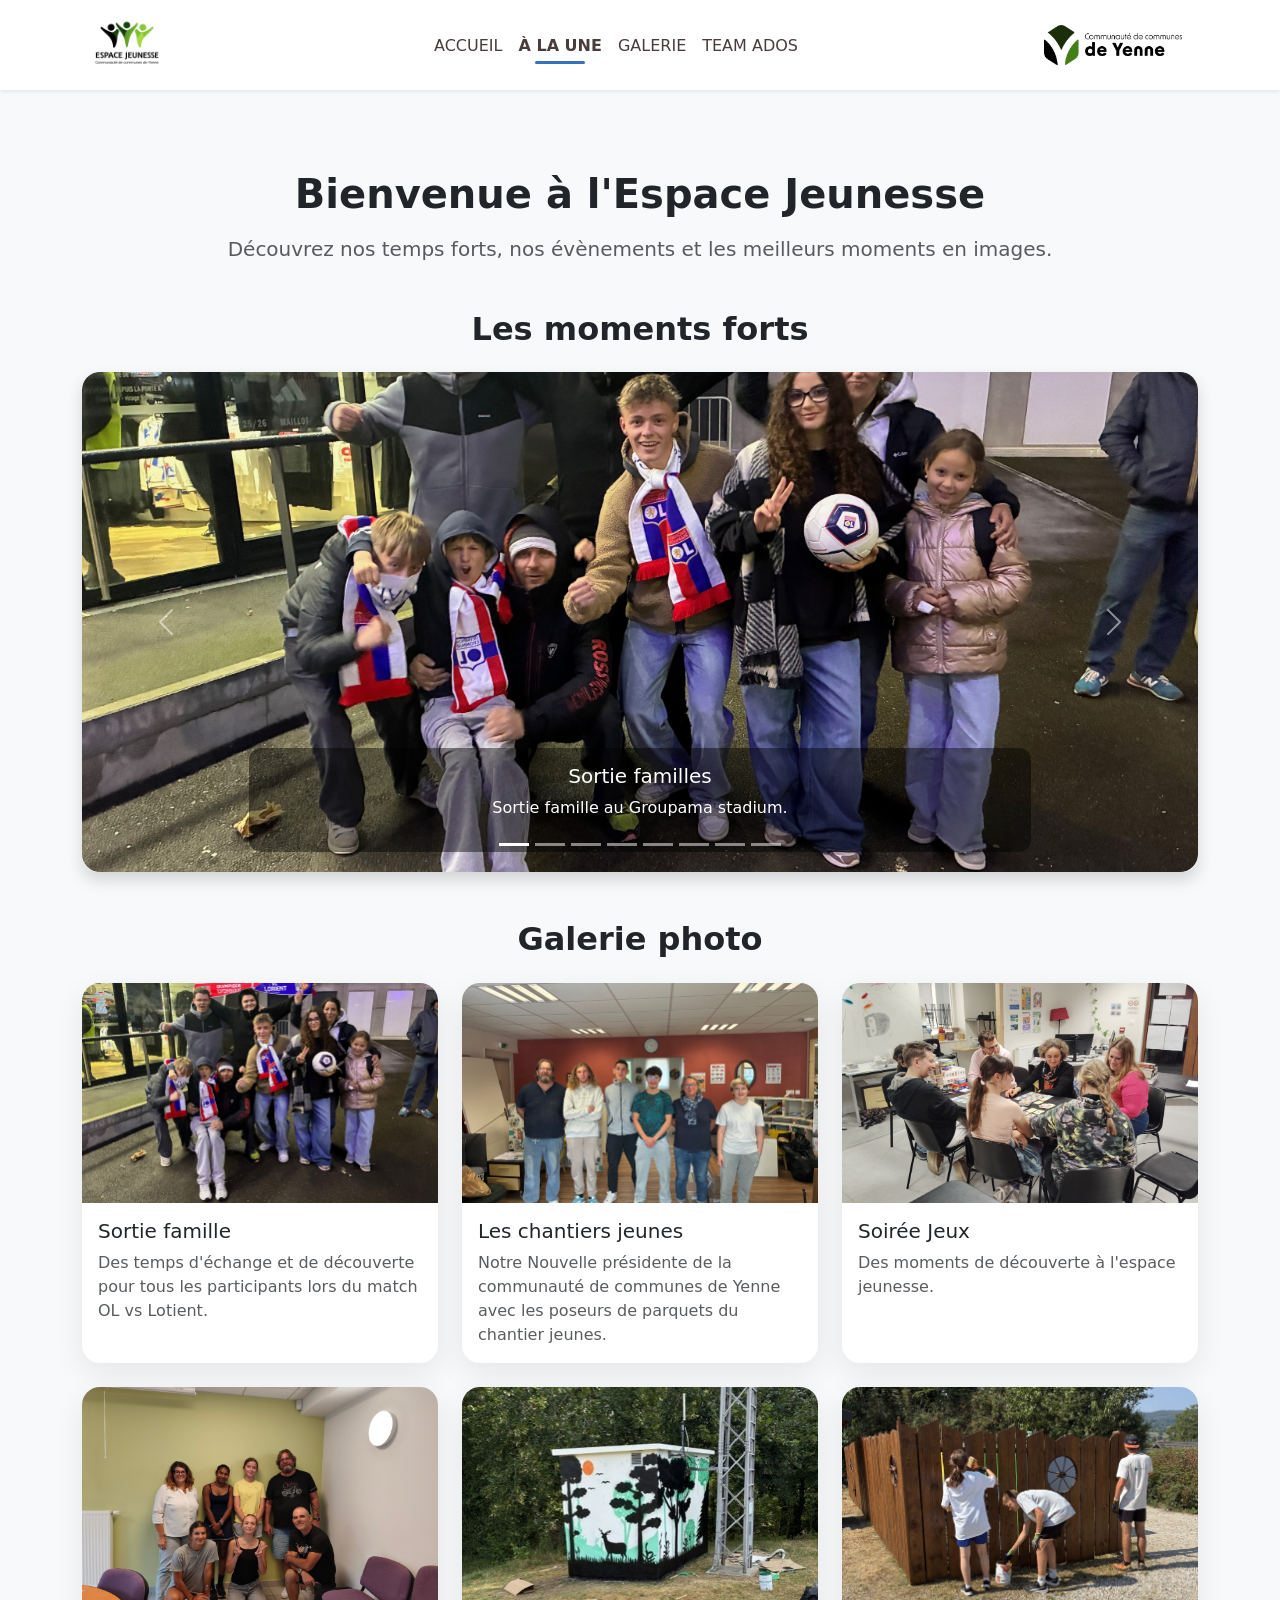
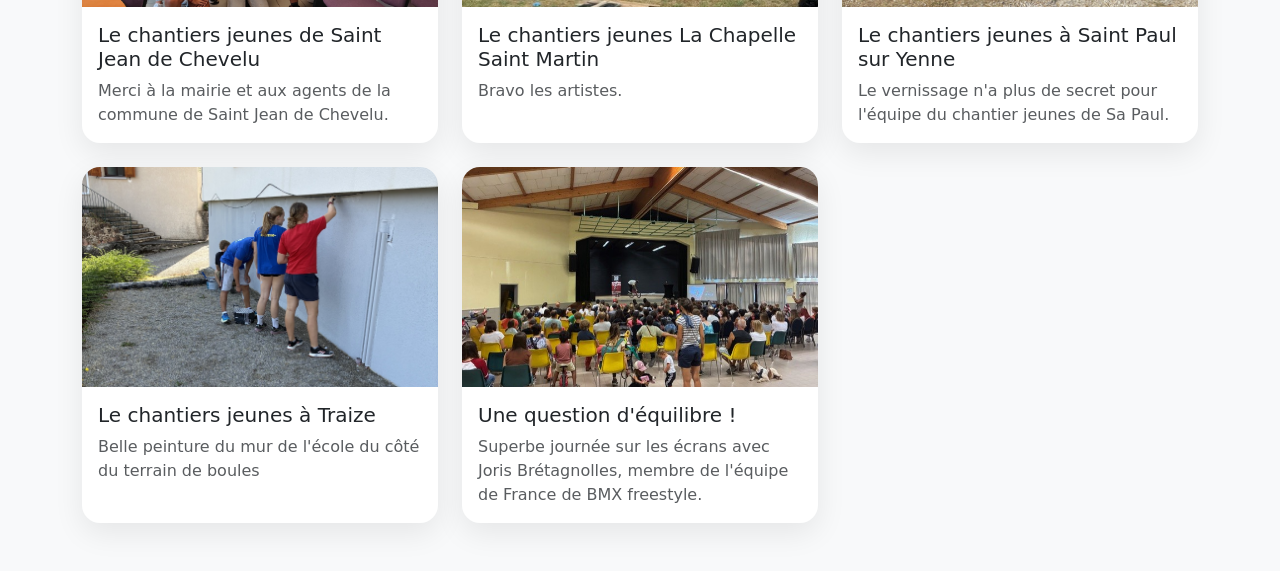
==== commit f245a49e: "mise à jour 27 novembre 4" ====
--- a/medias.html
+++ b/medias.html
@@ -66,7 +66,7 @@
         <div class="collapse navbar-collapse" id="navbarNav">
           <ul class="navbar-nav mx-auto">
             <li class="nav-item">
-              <a class="nav-link" href="/">Accueil</a>
+              <a class="nav-link" href="index.html">Accueil</a>
             </li>
             <li class="nav-item">
               <a class="nav-link" href="#carouselPhotos">À la une</a>
@@ -76,9 +76,6 @@
             </li>
             <li class="nav-item">
               <a class="nav-link" href="teamados.html">Team ados</a>
-            </li>
-            <li class="nav-item">
-              <a class="nav-link" href="medias.html">Médias</a>
             </li>
           </ul>
         </div>
